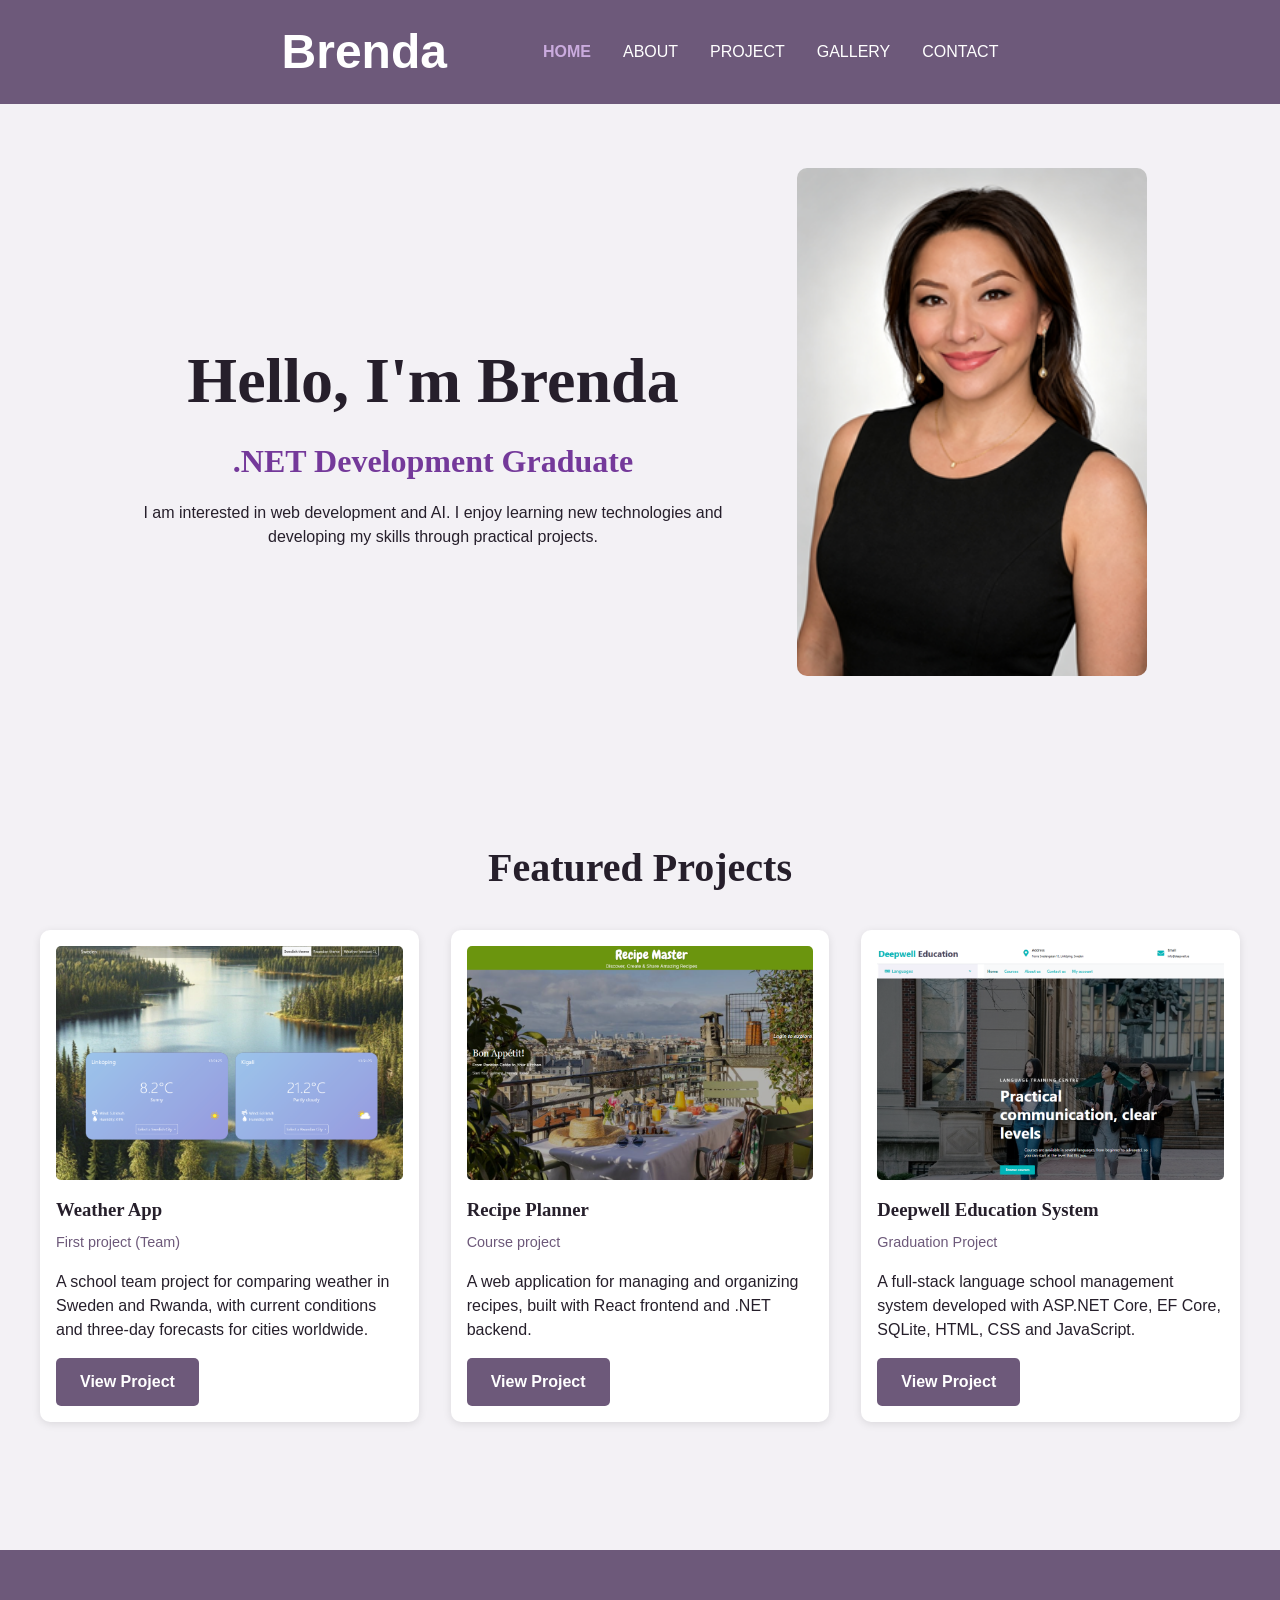
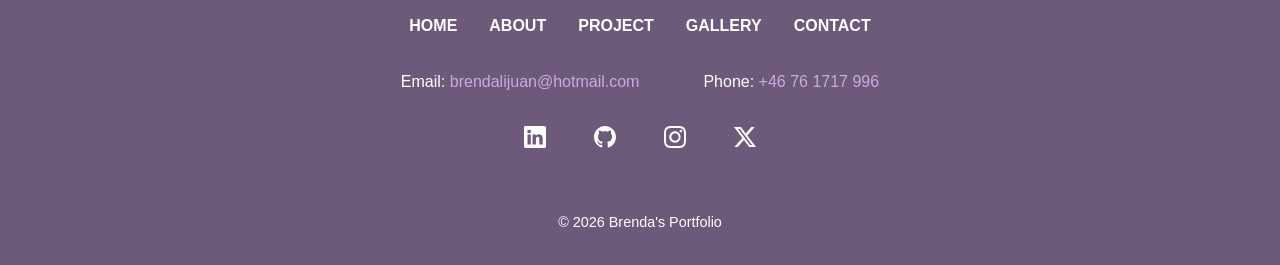
==== html/index.html @ 64a16931 "Add initial Lab1 portfolio" ====
<!DOCTYPE html>
<html lang="en">

<head>
  <meta charset="UTF-8">
  <meta name="viewport" content="width=device-width, initial-scale=1.0">
  <title>Brenda's Portfolio</title>
  <link rel="icon" type="image/png" href="../images/icon/brenda-icon.png">
  <link rel="stylesheet" href="../css/style.css">
  <link rel="stylesheet" href="../css/home.css">
</head>

<body>
  <header>
    <div>Brenda</div>
    <!-- Navigation menu -->
    <nav>
      <ul>
        <li><a class="active" href="index.html">HOME</a></li>
        <li><a href="about.html">ABOUT</a></li>
        <li><a href="project.html">PROJECT</a></li>
        <li><a href="gallery.html">GALLERY</a></li>
        <li><a href="contact.html">CONTACT</a></li>
      </ul>
    </nav>
  </header>

  <main>
    <!-- Hero section -->
    <section class="hero">
      <div class="hero-content">
        <h1>Hello, I'm Brenda</h1>
        <h2>.NET Development Graduate</h2>
        <p>
          I am interested in web development and AI.
          I enjoy learning new technologies and developing my skills through practical projects.
        </p>
      </div>
      <img src="../images/brenda-CV.png" alt="Portrait of Brenda">
    </section>

    <!-- Featured Projects card -->
    <section class="featured-projects">
      <h2>Featured Projects</h2>
      <div class="project-list">
        <!-- Project 1 -->
        <article class="project-card">
          <img src="../images/weather-app_01.png" alt="Weather App showing weather information and forecasts">
          <h3>Weather App</h3>
          <p class="project-type">First project (Team)</p>
          <p>A school team project for comparing weather in Sweden and Rwanda,
            with current conditions and three-day forecasts for cities worldwide.</p>
          <a class="btn" href="project.html#weather-app">View Project</a>
        </article>

        <!-- Project 2 -->
        <article class="project-card">
          <img src="../images/recipe_01.png" alt="Recipe Planner application home page image">
          <h3>Recipe Planner</h3>
          <p class="project-type">Course project</p>
          <p>A web application for managing and organizing recipes, built with React frontend and .NET backend.</p>
          <a class="btn" href="project.html#recipe-planner">View Project</a>
        </article>

        <!-- Project 3 -->
        <article class="project-card">
          <img src="../images/deepwell_01.png" alt="Language School's home page image">
          <h3>Deepwell Education System</h3>
          <p class="project-type">Graduation Project</p>
          <p>A full-stack language school management system developed with
            ASP.NET Core, EF Core, SQLite, HTML, CSS and JavaScript.</p>
          <a class="btn" href="project.html#language-school-management">View Project</a>
        </article>
      </div>
    </section>
  </main>

  <footer>
    <nav>
      <ul>
        <li><a href="index.html">HOME</a></li>
        <li><a href="about.html">ABOUT</a></li>
        <li><a href="project.html">PROJECT</a></li>
        <li><a href="gallery.html">GALLERY</a></li>
        <li><a href="contact.html">CONTACT</a></li>
      </ul>
    </nav>
    <section>
      <div class="contact-info">
        <div>
          Email: <a href="mailto:brendalijuan@hotmail.com">brendalijuan@hotmail.com</a>
        </div>
        <div>
          Phone: <a href="tel:+46761717996">+46 76 1717 996</a>
        </div>
      </div>

      <ul class="social-links">
        <!-- LinkedIn-->
        <li>
          <a href="https://linkedin.com/in/brenda-lijuan-d-99516445" target="_blank" aria-label="LinkedIn" rel="noopener">
            <img src="../images/icon/linkedin.svg" alt="LinkedIn">
          </a>
        </li>
        <!-- GitHub-->
        <li>
          <a href="https://github.com/LadyMax" target="_blank" rel="noopener" aria-label="GitHub">
            <img src="../images/icon/github.svg" alt="GitHub">
          </a>
        </li>
        <!-- Instagram-->
        <li>
          <a href="https://instagram.com/brenda.ljd/" target="_blank" aria-label="Instagram" rel="noopener">
            <img src="../images/icon/instagram.svg" alt="Instagram">
          </a>
        </li>
        <!-- Twitter-->
        <li>
          <a href="https://x.com/LadyMax207" target="_blank" aria-label="Twitter" rel="noopener">
            <img src="../images/icon/twitter-x.svg" alt="Twitter">
          </a>
        </li>
      </ul>

    </section>
    <p class="copyright">&copy; 2026 Brenda's Portfolio</p>
  </footer>

</body>

</html>
---- css/style.css ----
/* =========================
         Global Styles
   ========================= */

:root {
  /* Color */
  --color-background: #f3f1f5;
  --color-primary: #6d597a; /* seed color */
  --color-surface: #ffffff;
  --color-focus: #74399a;

  /* Text color */
  --color-text: #261f2b;
  --color-text-light: #ffffff;
  --color-accent: #caabde;
  --color-accent-dark: #4f4058;
  --color-border: #6d597a;

  /* Typography */
  --font-heading: Georgia, "Times New Roman", serif;
  --font-body: Arial, Helvetica, sans-serif;

  /* Spacing */
  --space-small: 0.5rem;
  --space-medium: 1rem;
  --space-large: 2rem;
  --space-xlarge: 4rem;
}

/* Include padding and border in the element's total size */
* {
  box-sizing: border-box;
}

/* Main page styles */
body {
  background-color: var(--color-background);
  color: var(--color-text);
  font-family: var(--font-body);
  margin: 0;
  line-height: 1.5;
}

/* Headings */
h1,
h2,
h3 {
  font-family: var(--font-heading);
}

/* =========================
     Header and Navigation
   ========================= */

header {
  position: sticky;
  top: 0;
  z-index: 1000;
  display: flex;
  justify-content: center;
  align-items: center;
  padding: var(--space-medium) var(--space-large);
  background-color: var(--color-primary);
}

/* Brenda title */
header div {
  margin-right: 6rem;
  color: var(--color-text-light);
  font-family: var(--font-body);
  font-size: 3rem;
  font-weight: bold;
}

/* Navigation bar */
header nav ul {
  display: flex;
  gap: var(--space-large);
  list-style: none;
  margin: 0;
  padding: 0;
}

/* Navigation links */
header nav a {
  color: var(--color-text-light);
  text-decoration: none;
  transition: color 0.3s ease;
}

/* Navigation hover effect */
header nav a:hover {
  color: var(--color-accent);
}

/* Active page */
header nav a.active {
  color: var(--color-accent);
  font-weight: bold;
}

/* =========================
           Footer
   ========================= */

footer {
  background-color: var(--color-primary);
  padding: var(--space-xlarge) var(--space-large) var(--space-large);
  margin-top: var(--space-xlarge);
}

/* Footer navigation */
footer nav ul {
  display: flex;
  justify-content: center;
  gap: var(--space-large);
  list-style: none;
  margin: 0 0 var(--space-large);
  padding: 0;
}

footer nav a {
  color: var(--color-text-light);
  text-decoration: none;
  font-weight: bold;
  transition: color 0.3s ease;
}

footer nav a:hover {
  color: var(--color-accent);
}

/* Footer content */
footer section {
  text-align: center;
}

/* Footer lists */
footer section ul {
  display: flex;
  justify-content: center;
  gap: var(--space-large);
  list-style: none;
  padding: 0;
  margin: var(--space-medium) 0;
}

footer section a {
  color: var(--color-accent);
  text-decoration: none;
  transition: color 0.3s ease;
}

footer section a:hover {
  color: var(--color-text-light);
}

/* Email and phone */
.contact-info {
  display: flex;
  justify-content: center;
  gap: var(--space-xlarge);
  margin-bottom: var(--space-large);
  color: var(--color-text-light);
}

/* Social media icons */
.social-links {
  gap: 3rem;
}

.social-links a {
  display: flex;
  align-items: center;
  justify-content: center;
}

.social-links img {
  width: 22px;
  height: 22px;
  transition:
    transform 0.3s ease,
    opacity 0.3s ease;
}

/* Social media icon hover effect */
.social-links a:hover img {
  transform: translateY(-3px);
  opacity: 0.75;
}

/* Copyright text */
.copyright {
  text-align: center;
  margin: var(--space-large) 0 0;
  padding-top: var(--space-large);
  font-size: 0.9rem;
  color: var(--color-text-light);
}

/* =========================
           Buttons
   ========================= */

/* Shared button style */
.btn {
  display: inline-block;
  padding: 0.75rem 1.5rem;
  background-color: var(--color-primary);
  color: var(--color-text-light);
  border: none;
  border-radius: 5px;
  font: inherit;
  font-weight: bold;
  text-decoration: none;
  cursor: pointer;
  transition:
    background-color 0.3s ease,
    transform 0.3s ease;
}

/* Button hover effect */
.btn:hover {
  background-color: var(--color-focus);
  transform: translateY(-2px);
}

/* =========================
       Keyboard Focus
   ========================= */

/* Visible focus for keyboard navigation */
a:focus-visible,
button:focus-visible,
input:focus-visible,
textarea:focus-visible {
  outline: 2px solid var(--color-primary);
  outline-offset: 3px;
}

/* Light focus outline on dark backgrounds */
header a:focus-visible,
footer a:focus-visible {
  outline-color: var(--color-text-light);
}

/* =========================
   Responsive Header/Footer
   ========================= */

@media (max-width: 600px) {
  /* Stack the header on small screens */
  header {
    flex-direction: column;
    gap: var(--space-medium);
    padding: var(--space-medium);
  }

  /* Center Brenda title on mobile */
  header div {
    margin-right: 0;
  }

  /* Allow navigation links to move to a new row */
  header nav ul {
    flex-wrap: wrap;
    justify-content: center;
    gap: var(--space-small) var(--space-medium);
  }

  /* Reduce footer side padding */
  footer {
    padding: var(--space-large) var(--space-medium);
  }

  /* Allow footer navigation to wrap */
  footer nav ul {
    flex-wrap: wrap;
    gap: var(--space-small) var(--space-medium);
  }

  /* Stack email and phone information */
  .contact-info {
    flex-direction: column;
    gap: var(--space-small);
  }
}
---- css/home.css ----
/* =========================
             Hero
   ========================= */
.hero {
  display: flex;
  justify-content: center;
  align-items: center;
  text-align: center;
  gap: var(--space-xlarge);
  max-width: 1300px;
  margin: 0 auto;
  padding: var(--space-xlarge) var(--space-large);
}

.hero-content {
  max-width: 600px;
}

.hero h1 {
  font-size: 4rem;
  margin-bottom: var(--space-small);
}

.hero h2 {
  font-size: 2rem;
  color: var(--color-focus);
  margin-top: 0;
  margin-bottom: var(--space-medium);
}

.hero img {
  width: 350px;
  max-width: 100%;
  height: auto;
  border-radius: 10px;
}

/* =========================
       Featured Projects
   ========================= */
.featured-projects {
  padding: var(--space-xlarge) var(--space-large);
}

.featured-projects h2 {
  text-align: center;
  font-size: 2.5rem;
  margin-bottom: var(--space-large);
}

/* Project card (big) container */
.project-list {
  display: flex;
  flex-wrap: wrap;
  gap: var(--space-large);
  justify-content: center;
  max-width: 1200px;
  margin: 0 auto;
}

/* Individual project card (small) container */
.project-card {
  display: flex;
  flex-direction: column;
  flex: 1;
  background-color: var(--color-surface);
  padding: var(--space-medium);
  border-radius: 10px;
  box-shadow: 0 2px 8px rgba(0, 0, 0, 0.1);
  transition: transform 0.3s ease,
              box-shadow 0.3s ease;
}

/* Project card effect */
.project-card:hover {
  transform: translateY(-5px);
  box-shadow: 0 6px 16px rgba(0, 0, 0, 0.15);
}

.project-card h3 {
  margin-top: var(--space-medium);
  margin-bottom: var(--space-small);
}

.project-card p {
  margin-top: 0;
  margin-bottom: var(--space-medium);
}
/* Button - View project */
.project-card .btn {
  margin-top: auto;
  align-self: flex-start;
}
.project-card img {
  width: 100%;
  height: auto;
  display: block;
  border-radius: 5px;
}

/* Project category */
.project-type {
  color: var(--color-primary);
  font-size: 0.9rem;
  margin-top: 0;
  margin-bottom: var(--space-medium);
}

/* =========================
       Responsive Design
   ========================= */

/* Tablet */
@media (max-width: 900px) {

  .hero {
    flex-direction: column;
    gap: var(--space-large);
  }

  /* 2 project cards per row */
  .project-card {
    flex: 0 1 calc(50% - (var(--space-large) / 2));
  }
}

/* Mobile */
@media (max-width: 600px) {

  .hero {
    padding: var(--space-large) var(--space-medium);
    gap: var(--space-medium);
  }

  .hero h1 {
    font-size: 2.2rem;
  }

  .hero img {
    width: 280px;
  }

  .featured-projects {
    padding: var(--space-large) var(--space-medium);
  }

  .project-list {
    flex-direction: column;
    gap: var(--space-medium);
  }

  .project-card {
    width: 100%;
  }
}
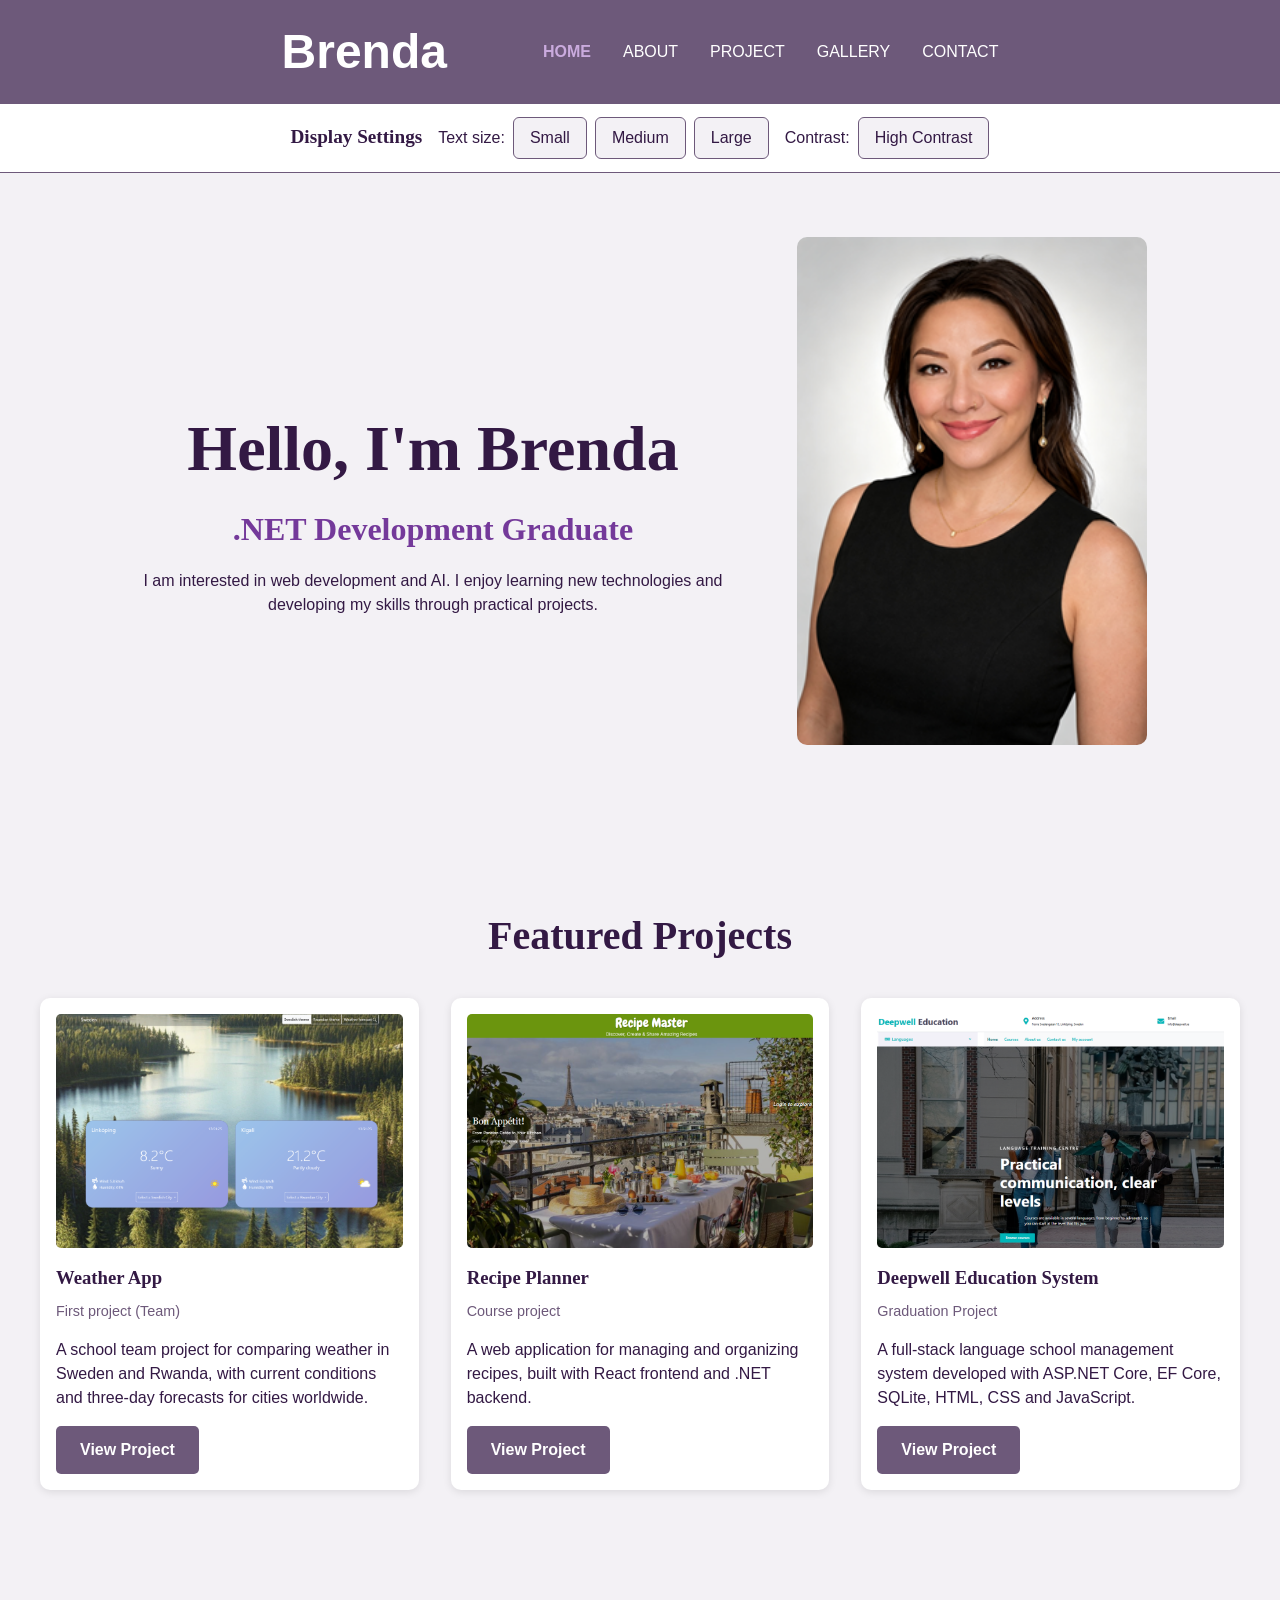
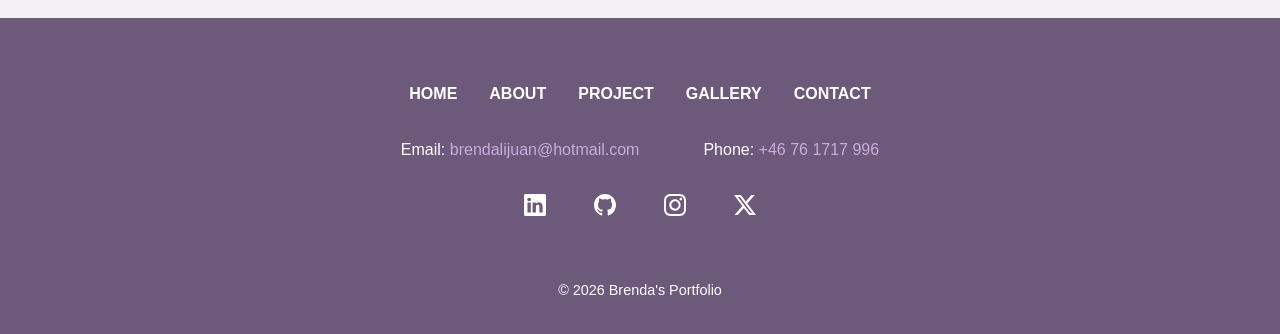
==== commit 3a05d9ff: "Add accessibility display settings panel" ====
--- a/html/index.html
+++ b/html/index.html
@@ -8,6 +8,7 @@
   <link rel="icon" type="image/png" href="../images/icon/brenda-icon.png">
   <link rel="stylesheet" href="../css/style.css">
   <link rel="stylesheet" href="../css/home.css">
+  <link rel="stylesheet" href="../css/accessibility.css">
 </head>
 
 <body>
@@ -24,6 +25,23 @@
       </ul>
     </nav>
   </header>
+
+<!-- Accessibility display settings -->
+<section class="display-settings" aria-labelledby="display-settings-title">
+  <h2 id="display-settings-title">Display Settings</h2>
+
+  <div class="text-size-controls">
+    <span>Text size:</span>
+    <button type="button" class="text-size-btn" data-textsize="small">Small</button>
+    <button type="button" class="text-size-btn active" data-textsize="medium">Medium</button>
+    <button type="button" class="text-size-btn" data-textsize="large">Large</button>
+  </div>
+
+  <div class="contrast-controls">
+    <span>Contrast:</span>
+    <button type="button" id="contrast-toggle" aria-pressed="false">High Contrast</button>
+  </div>
+</section>
 
   <main>
     <!-- Hero section -->
--- a/css/style.css
+++ b/css/style.css
@@ -10,11 +10,15 @@
   --color-focus: #74399a;
 
   /* Text color */
-  --color-text: #261f2b;
+  --color-text: #331944;
   --color-text-light: #ffffff;
   --color-accent: #caabde;
   --color-accent-dark: #4f4058;
   --color-border: #6d597a;
+
+  /* Form state color */
+  --color-error: #b00020;
+  --color-success: #2e7d32;
 
   /* Typography */
   --font-heading: Georgia, "Times New Roman", serif;
--- a/css/accessibility.css
+++ b/css/accessibility.css
@@ -0,0 +1,41 @@
+/* Display settings panel */
+.display-settings {
+   display: flex;
+   justify-content: center;
+   align-items: center;
+   gap: var(--space-medium);
+   padding: 0.8rem 2rem;
+   border-bottom: 1px solid var(--color-border);
+   background-color: var(--color-surface);
+}
+
+/* Display settings headings */
+.display-settings h2 {
+   margin: 0;
+   font-size: 1.2rem;
+}
+
+/* Text size and contrast control groups */
+.text-size-controls,
+.contrast-controls {
+   display: flex;
+   align-items: center;
+   gap: var(--space-small);
+}
+
+/* Display settings buttons */
+.display-settings button {
+   font: inherit;
+   cursor: pointer;
+   padding: 0.5rem 1rem;
+   border: 1px solid var(--color-primary);
+   border-radius: 6px;
+   background-color: var(--color-background);
+   color: var(--color-text);
+}
+
+/* BUtton hover effect */
+.display-settings button:hover {
+   background-color: var(--color-accent);
+   color: var(--color-text-light);
+}
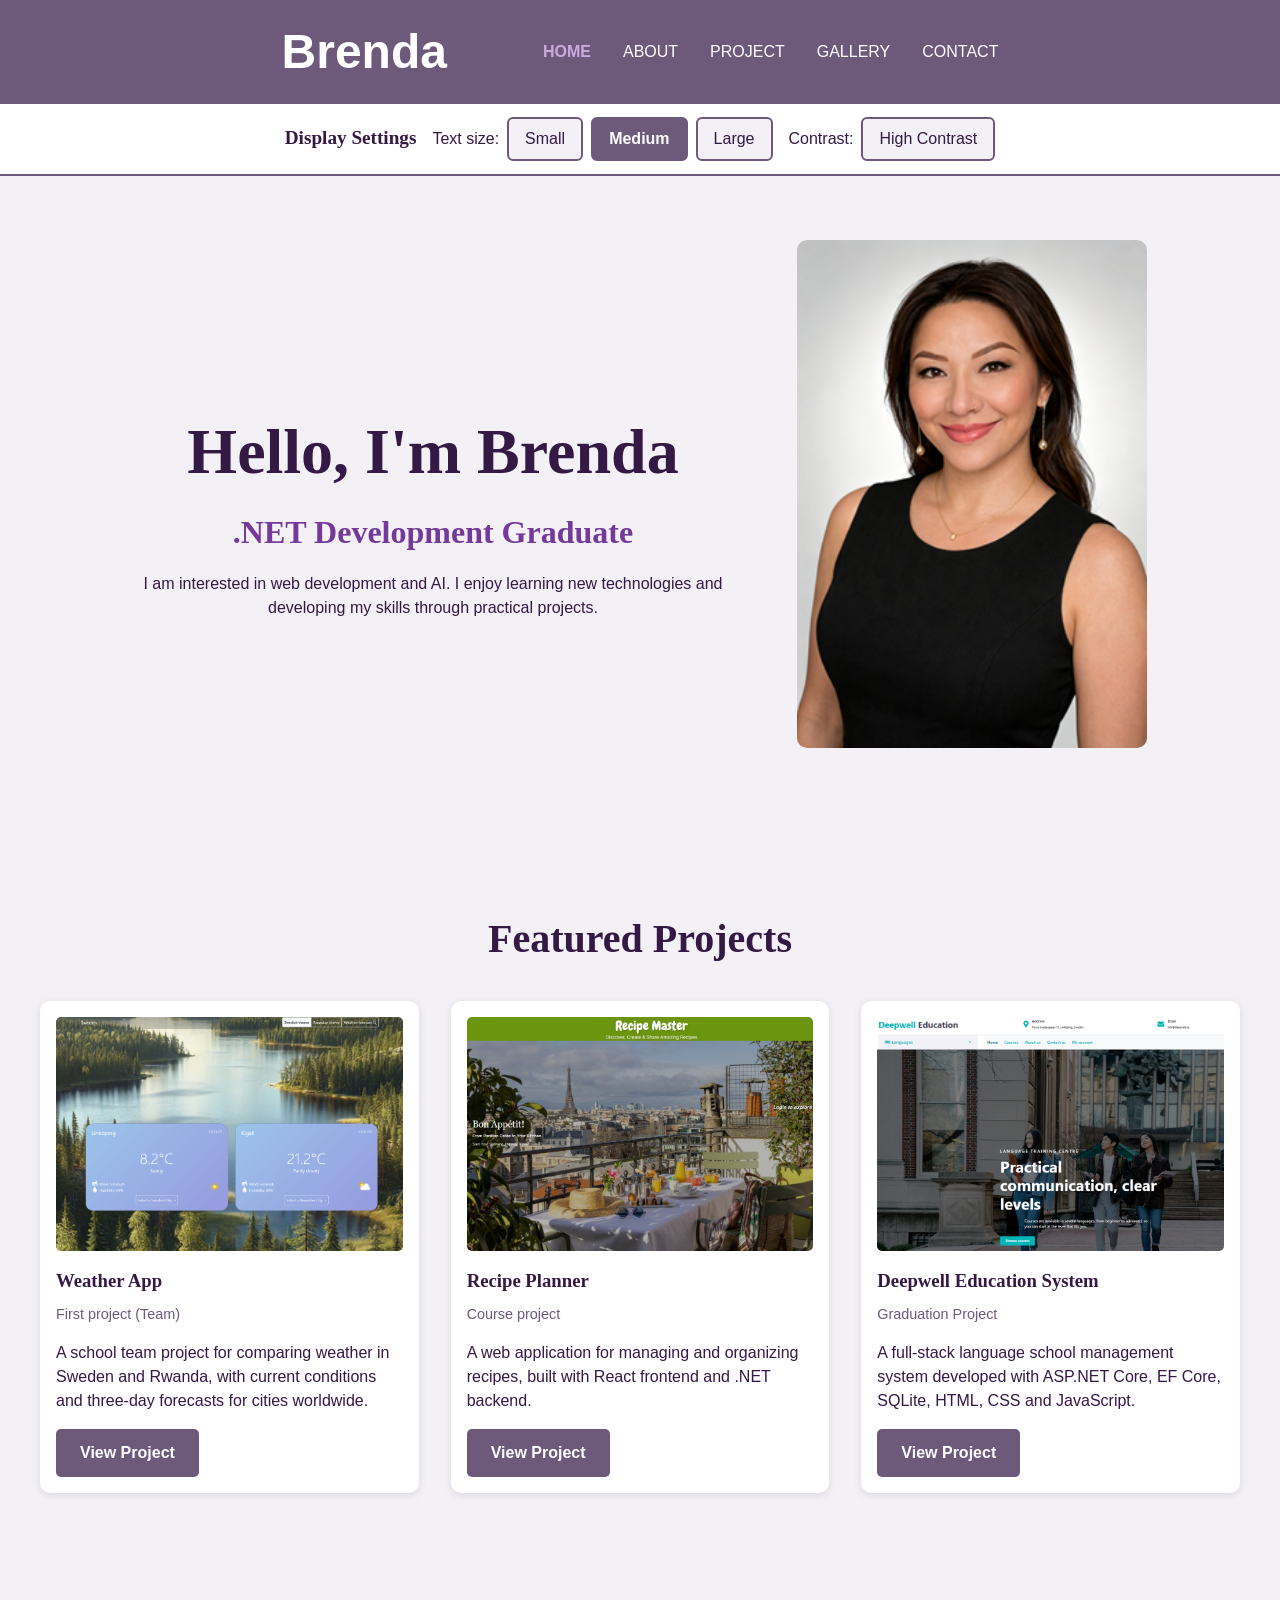
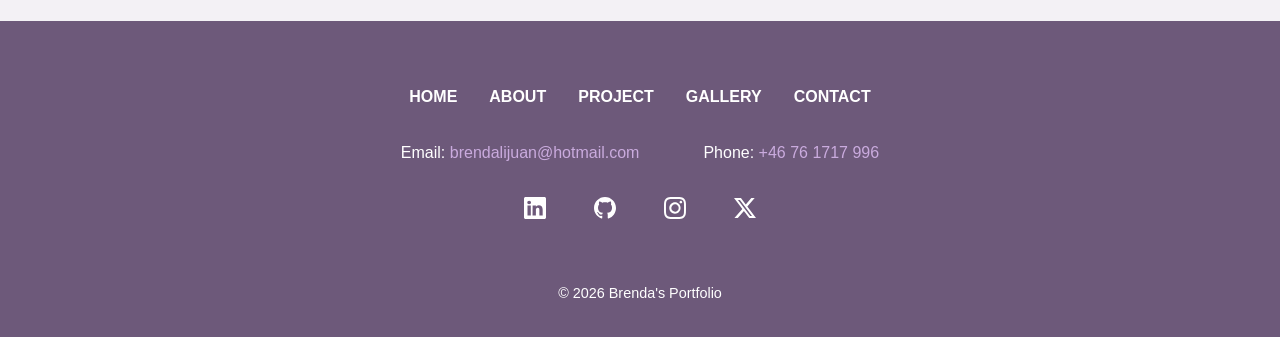
==== commit 17280350: "Add display settings across portfolio pages" ====
--- a/html/index.html
+++ b/html/index.html
@@ -1,149 +1,199 @@
-<!DOCTYPE html>
+<!doctype html>
 <html lang="en">
+  <head>
+    <meta charset="UTF-8" />
+    <meta name="viewport" content="width=device-width, initial-scale=1.0" />
+    <title>Brenda's Portfolio</title>
+    <link rel="icon" type="image/png" href="../images/icon/brenda-icon.png" />
+    <link rel="stylesheet" href="../css/style.css" />
+    <link rel="stylesheet" href="../css/home.css" />
+    <link rel="stylesheet" href="../css/accessibility.css" />
+  </head>
 
-<head>
-  <meta charset="UTF-8">
-  <meta name="viewport" content="width=device-width, initial-scale=1.0">
-  <title>Brenda's Portfolio</title>
-  <link rel="icon" type="image/png" href="../images/icon/brenda-icon.png">
-  <link rel="stylesheet" href="../css/style.css">
-  <link rel="stylesheet" href="../css/home.css">
-  <link rel="stylesheet" href="../css/accessibility.css">
-</head>
+  <body>
+    <header>
+      <div>Brenda</div>
+      <!-- Navigation menu -->
+      <nav>
+        <ul>
+          <li><a class="active" href="index.html">HOME</a></li>
+          <li><a href="about.html">ABOUT</a></li>
+          <li><a href="project.html">PROJECT</a></li>
+          <li><a href="gallery.html">GALLERY</a></li>
+          <li><a href="contact.html">CONTACT</a></li>
+        </ul>
+      </nav>
+    </header>
 
-<body>
-  <header>
-    <div>Brenda</div>
-    <!-- Navigation menu -->
-    <nav>
-      <ul>
-        <li><a class="active" href="index.html">HOME</a></li>
-        <li><a href="about.html">ABOUT</a></li>
-        <li><a href="project.html">PROJECT</a></li>
-        <li><a href="gallery.html">GALLERY</a></li>
-        <li><a href="contact.html">CONTACT</a></li>
-      </ul>
-    </nav>
-  </header>
+    <!-- Accessibility display settings -->
+    <section class="display-settings" aria-labelledby="display-settings-title">
+      <h2 id="display-settings-title">Display Settings</h2>
 
-<!-- Accessibility display settings -->
-<section class="display-settings" aria-labelledby="display-settings-title">
-  <h2 id="display-settings-title">Display Settings</h2>
+      <div class="text-size-controls">
+        <span>Text size:</span>
+        <button type="button" class="text-size-btn" data-textsize="small">
+          Small
+        </button>
+        <button
+          type="button"
+          class="text-size-btn active"
+          data-textsize="medium"
+        >
+          Medium
+        </button>
+        <button type="button" class="text-size-btn" data-textsize="large">
+          Large
+        </button>
+      </div>
 
-  <div class="text-size-controls">
-    <span>Text size:</span>
-    <button type="button" class="text-size-btn" data-textsize="small">Small</button>
-    <button type="button" class="text-size-btn active" data-textsize="medium">Medium</button>
-    <button type="button" class="text-size-btn" data-textsize="large">Large</button>
-  </div>
-
-  <div class="contrast-controls">
-    <span>Contrast:</span>
-    <button type="button" id="contrast-toggle" aria-pressed="false">High Contrast</button>
-  </div>
-</section>
-
-  <main>
-    <!-- Hero section -->
-    <section class="hero">
-      <div class="hero-content">
-        <h1>Hello, I'm Brenda</h1>
-        <h2>.NET Development Graduate</h2>
-        <p>
-          I am interested in web development and AI.
-          I enjoy learning new technologies and developing my skills through practical projects.
-        </p>
+      <div class="contrast-controls">
+        <span>Contrast:</span>
+        <button type="button" id="contrast-toggle" aria-pressed="false">
+          High Contrast
+        </button>
       </div>
-      <img src="../images/brenda-CV.png" alt="Portrait of Brenda">
     </section>
 
-    <!-- Featured Projects card -->
-    <section class="featured-projects">
-      <h2>Featured Projects</h2>
-      <div class="project-list">
-        <!-- Project 1 -->
-        <article class="project-card">
-          <img src="../images/weather-app_01.png" alt="Weather App showing weather information and forecasts">
-          <h3>Weather App</h3>
-          <p class="project-type">First project (Team)</p>
-          <p>A school team project for comparing weather in Sweden and Rwanda,
-            with current conditions and three-day forecasts for cities worldwide.</p>
-          <a class="btn" href="project.html#weather-app">View Project</a>
-        </article>
+    <main>
+      <!-- Hero section -->
+      <section class="hero">
+        <div class="hero-content">
+          <h1>Hello, I'm Brenda</h1>
+          <h2>.NET Development Graduate</h2>
+          <p>
+            I am interested in web development and AI. I enjoy learning new
+            technologies and developing my skills through practical projects.
+          </p>
+        </div>
+        <img src="../images/brenda-CV.png" alt="Portrait of Brenda" />
+      </section>
 
-        <!-- Project 2 -->
-        <article class="project-card">
-          <img src="../images/recipe_01.png" alt="Recipe Planner application home page image">
-          <h3>Recipe Planner</h3>
-          <p class="project-type">Course project</p>
-          <p>A web application for managing and organizing recipes, built with React frontend and .NET backend.</p>
-          <a class="btn" href="project.html#recipe-planner">View Project</a>
-        </article>
+      <!-- Featured Projects card -->
+      <section class="featured-projects">
+        <h2>Featured Projects</h2>
+        <div class="project-list">
+          <!-- Project 1 -->
+          <article class="project-card">
+            <img
+              src="../images/weather-app_01.png"
+              alt="Weather App showing weather information and forecasts"
+            />
+            <h3>Weather App</h3>
+            <p class="project-type">First project (Team)</p>
+            <p>
+              A school team project for comparing weather in Sweden and Rwanda,
+              with current conditions and three-day forecasts for cities
+              worldwide.
+            </p>
+            <a class="btn" href="project.html#weather-app">View Project</a>
+          </article>
 
-        <!-- Project 3 -->
-        <article class="project-card">
-          <img src="../images/deepwell_01.png" alt="Language School's home page image">
-          <h3>Deepwell Education System</h3>
-          <p class="project-type">Graduation Project</p>
-          <p>A full-stack language school management system developed with
-            ASP.NET Core, EF Core, SQLite, HTML, CSS and JavaScript.</p>
-          <a class="btn" href="project.html#language-school-management">View Project</a>
-        </article>
-      </div>
-    </section>
-  </main>
+          <!-- Project 2 -->
+          <article class="project-card">
+            <img
+              src="../images/recipe_01.png"
+              alt="Recipe Planner application home page image"
+            />
+            <h3>Recipe Planner</h3>
+            <p class="project-type">Course project</p>
+            <p>
+              A web application for managing and organizing recipes, built with
+              React frontend and .NET backend.
+            </p>
+            <a class="btn" href="project.html#recipe-planner">View Project</a>
+          </article>
 
-  <footer>
-    <nav>
-      <ul>
-        <li><a href="index.html">HOME</a></li>
-        <li><a href="about.html">ABOUT</a></li>
-        <li><a href="project.html">PROJECT</a></li>
-        <li><a href="gallery.html">GALLERY</a></li>
-        <li><a href="contact.html">CONTACT</a></li>
-      </ul>
-    </nav>
-    <section>
-      <div class="contact-info">
-        <div>
-          Email: <a href="mailto:brendalijuan@hotmail.com">brendalijuan@hotmail.com</a>
+          <!-- Project 3 -->
+          <article class="project-card">
+            <img
+              src="../images/deepwell_01.png"
+              alt="Language School's home page image"
+            />
+            <h3>Deepwell Education System</h3>
+            <p class="project-type">Graduation Project</p>
+            <p>
+              A full-stack language school management system developed with
+              ASP.NET Core, EF Core, SQLite, HTML, CSS and JavaScript.
+            </p>
+            <a class="btn" href="project.html#language-school-management"
+              >View Project</a
+            >
+          </article>
         </div>
-        <div>
-          Phone: <a href="tel:+46761717996">+46 76 1717 996</a>
+      </section>
+    </main>
+
+    <footer>
+      <nav>
+        <ul>
+          <li><a href="index.html">HOME</a></li>
+          <li><a href="about.html">ABOUT</a></li>
+          <li><a href="project.html">PROJECT</a></li>
+          <li><a href="gallery.html">GALLERY</a></li>
+          <li><a href="contact.html">CONTACT</a></li>
+        </ul>
+      </nav>
+      <section>
+        <div class="contact-info">
+          <div>
+            Email:
+            <a href="mailto:brendalijuan@hotmail.com"
+              >brendalijuan@hotmail.com</a
+            >
+          </div>
+          <div>Phone: <a href="tel:+46761717996">+46 76 1717 996</a></div>
         </div>
-      </div>
 
-      <ul class="social-links">
-        <!-- LinkedIn-->
-        <li>
-          <a href="https://linkedin.com/in/brenda-lijuan-d-99516445" target="_blank" aria-label="LinkedIn" rel="noopener">
-            <img src="../images/icon/linkedin.svg" alt="LinkedIn">
-          </a>
-        </li>
-        <!-- GitHub-->
-        <li>
-          <a href="https://github.com/LadyMax" target="_blank" rel="noopener" aria-label="GitHub">
-            <img src="../images/icon/github.svg" alt="GitHub">
-          </a>
-        </li>
-        <!-- Instagram-->
-        <li>
-          <a href="https://instagram.com/brenda.ljd/" target="_blank" aria-label="Instagram" rel="noopener">
-            <img src="../images/icon/instagram.svg" alt="Instagram">
-          </a>
-        </li>
-        <!-- Twitter-->
-        <li>
-          <a href="https://x.com/LadyMax207" target="_blank" aria-label="Twitter" rel="noopener">
-            <img src="../images/icon/twitter-x.svg" alt="Twitter">
-          </a>
-        </li>
-      </ul>
+        <ul class="social-links">
+          <!-- LinkedIn-->
+          <li>
+            <a
+              href="https://linkedin.com/in/brenda-lijuan-d-99516445"
+              target="_blank"
+              aria-label="LinkedIn"
+              rel="noopener"
+            >
+              <img src="../images/icon/linkedin.svg" alt="LinkedIn" />
+            </a>
+          </li>
+          <!-- GitHub-->
+          <li>
+            <a
+              href="https://github.com/LadyMax"
+              target="_blank"
+              rel="noopener"
+              aria-label="GitHub"
+            >
+              <img src="../images/icon/github.svg" alt="GitHub" />
+            </a>
+          </li>
+          <!-- Instagram-->
+          <li>
+            <a
+              href="https://instagram.com/brenda.ljd/"
+              target="_blank"
+              aria-label="Instagram"
+              rel="noopener"
+            >
+              <img src="../images/icon/instagram.svg" alt="Instagram" />
+            </a>
+          </li>
+          <!-- Twitter-->
+          <li>
+            <a
+              href="https://x.com/LadyMax207"
+              target="_blank"
+              aria-label="Twitter"
+              rel="noopener"
+            >
+              <img src="../images/icon/twitter-x.svg" alt="Twitter" />
+            </a>
+          </li>
+        </ul>
+      </section>
+      <p class="copyright">&copy; 2026 Brenda's Portfolio</p>
+    </footer>
 
-    </section>
-    <p class="copyright">&copy; 2026 Brenda's Portfolio</p>
-  </footer>
-
-</body>
-
-</html>+    <script src="../js/accessibility.js"></script>
+  </body>
+</html>
--- a/css/style.css
+++ b/css/style.css
@@ -24,6 +24,16 @@
   --font-heading: Georgia, "Times New Roman", serif;
   --font-body: Arial, Helvetica, sans-serif;
 
+  /* Font sizes */
+  --font-size-small: 0.9rem;
+  --font-size-base: 1rem;
+  --font-size-medium: 1.2rem;
+  --font-size-large: 1.5rem;
+  --font-size-heading: 2rem;
+  --font-size-section-title: 2.5rem;
+  --font-size-page-title: 3rem;
+  --font-size-hero-title: 4rem;
+
   /* Spacing */
   --space-small: 0.5rem;
   --space-medium: 1rem;
@@ -41,6 +51,7 @@
   background-color: var(--color-background);
   color: var(--color-text);
   font-family: var(--font-body);
+  font-size: var(--font-size-base);
   margin: 0;
   line-height: 1.5;
 }
@@ -72,7 +83,7 @@
   margin-right: 6rem;
   color: var(--color-text-light);
   font-family: var(--font-body);
-  font-size: 3rem;
+  font-size: var(--font-size-page-title);
   font-weight: bold;
 }
 
@@ -198,7 +209,7 @@
   text-align: center;
   margin: var(--space-large) 0 0;
   padding-top: var(--space-large);
-  font-size: 0.9rem;
+  font-size: var(--font-size-small);
   color: var(--color-text-light);
 }
 
@@ -237,6 +248,7 @@
 a:focus-visible,
 button:focus-visible,
 input:focus-visible,
+select:focus-visible,
 textarea:focus-visible {
   outline: 2px solid var(--color-primary);
   outline-offset: 3px;
--- a/css/home.css
+++ b/css/home.css
@@ -17,12 +17,12 @@
 }
 
 .hero h1 {
-  font-size: 4rem;
+  font-size: var(--font-size-hero-title);
   margin-bottom: var(--space-small);
 }
 
 .hero h2 {
-  font-size: 2rem;
+  font-size: var(--font-size-heading);
   color: var(--color-focus);
   margin-top: 0;
   margin-bottom: var(--space-medium);
@@ -44,7 +44,7 @@
 
 .featured-projects h2 {
   text-align: center;
-  font-size: 2.5rem;
+  font-size: var(--font-size-section-title);
   margin-bottom: var(--space-large);
 }
 
@@ -101,7 +101,7 @@
 /* Project category */
 .project-type {
   color: var(--color-primary);
-  font-size: 0.9rem;
+  font-size: var(--font-size-small);
   margin-top: 0;
   margin-bottom: var(--space-medium);
 }
@@ -133,7 +133,7 @@
   }
 
   .hero h1 {
-    font-size: 2.2rem;
+    font-size: var(--font-size-section-title);
   }
 
   .hero img {
--- a/css/accessibility.css
+++ b/css/accessibility.css
@@ -1,41 +1,143 @@
+/* Text size settings */
+html.text-small {
+  font-size: 14px;
+}
+
+html.text-medium {
+  font-size: 16px;
+}
+
+html.text-large {
+  font-size: 20px;
+}
+
+/* =========================
+       High Contrast Mode
+   ========================= */
+
+/* High contrast color settings */
+html.high-contrast {
+  --color-background: #000000;
+  --color-primary: #000000;
+  --color-surface: #000000;
+  --color-focus: #ac27d3;
+
+  --color-text: #ffffff;
+  --color-text-light: #ffffff;
+  --color-accent: #ac27d3;
+  --color-accent-dark: #ffffff;
+  --color-border: #ffffff;
+
+  --color-error: #ff8080;
+  --color-success: #80ff80;
+}
+
+/* Highlight display settings heading */
+html.high-contrast .display-settings h2 {
+  color: var(--color-accent);
+  font-weight: bold;
+}
+
+/* Active display setting button */
+.text-size-btn.active,
+#contrast-toggle.active {
+  background-color: var(--color-primary);
+  color: var(--color-text-light);
+  font-weight: bold;
+}
+
+/* Active buttons in high contrast mode */
+html.high-contrast .text-size-btn.active,
+html.high-contrast #contrast-toggle.active {
+  background-color: var(--color-accent);
+  color: var(--color-text-light);
+}
+
+/* Clear keyboard focus in high contrast mode */
+html.high-contrast a:focus-visible,
+html.high-contrast button:focus-visible,
+html.high-contrast input:focus-visible,
+html.high-contrast select:focus-visible,
+html.high-contrast textarea:focus-visible {
+  outline: 3px solid var(--color-focus);
+  outline-offset: 3px;
+}
+
+/* =========================
+       Display Settings
+   ========================= */
+
 /* Display settings panel */
 .display-settings {
-   display: flex;
-   justify-content: center;
-   align-items: center;
-   gap: var(--space-medium);
-   padding: 0.8rem 2rem;
-   border-bottom: 1px solid var(--color-border);
-   background-color: var(--color-surface);
+  display: flex;
+  justify-content: center;
+  align-items: center;
+  gap: var(--space-medium);
+  padding: 0.8rem 2rem;
+  border-bottom: 2px solid var(--color-border);
+  background-color: var(--color-surface);
+  transition:
+    background-color 0.3s ease,
+    color 0.3s ease,
+    border-color 0.3s ease;
 }
 
-/* Display settings headings */
+/* Display settings heading */
 .display-settings h2 {
-   margin: 0;
-   font-size: 1.2rem;
+  margin: 0;
+  font-size: var(--font-size-medium);
 }
 
 /* Text size and contrast control groups */
 .text-size-controls,
 .contrast-controls {
-   display: flex;
-   align-items: center;
-   gap: var(--space-small);
+  display: flex;
+  align-items: center;
+  gap: var(--space-small);
 }
 
 /* Display settings buttons */
 .display-settings button {
-   font: inherit;
-   cursor: pointer;
-   padding: 0.5rem 1rem;
-   border: 1px solid var(--color-primary);
-   border-radius: 6px;
-   background-color: var(--color-background);
-   color: var(--color-text);
+  font: inherit;
+  cursor: pointer;
+  padding: 0.5rem 1rem;
+  border: 2px solid var(--color-border);
+  border-radius: 6px;
+  background-color: var(--color-background);
+  color: var(--color-text);
+  transition:
+    background-color 0.3s ease,
+    color 0.3s ease,
+    border-color 0.3s ease;
 }
 
-/* BUtton hover effect */
+/* Button hover effect */
 .display-settings button:hover {
-   background-color: var(--color-accent);
-   color: var(--color-text-light);
+  background-color: var(--color-accent);
+  color: var(--color-text-light);
+}
+
+/* Smooth display setting changes */
+body,
+header,
+footer,
+main,
+section,
+article {
+  transition:
+    background-color 0.3s ease,
+    color 0.3s ease,
+    border-color 0.3s ease;
+}
+
+/* Reduce non-essential motion when requested */
+@media (prefers-reduced-motion: reduce) {
+  *,
+  *::before,
+  *::after {
+    scroll-behavior: auto !important;
+    transition-duration: 0.01ms !important;
+    animation-duration: 0.01ms !important;
+    animation-iteration-count: 1 !important;
+  }
 }
